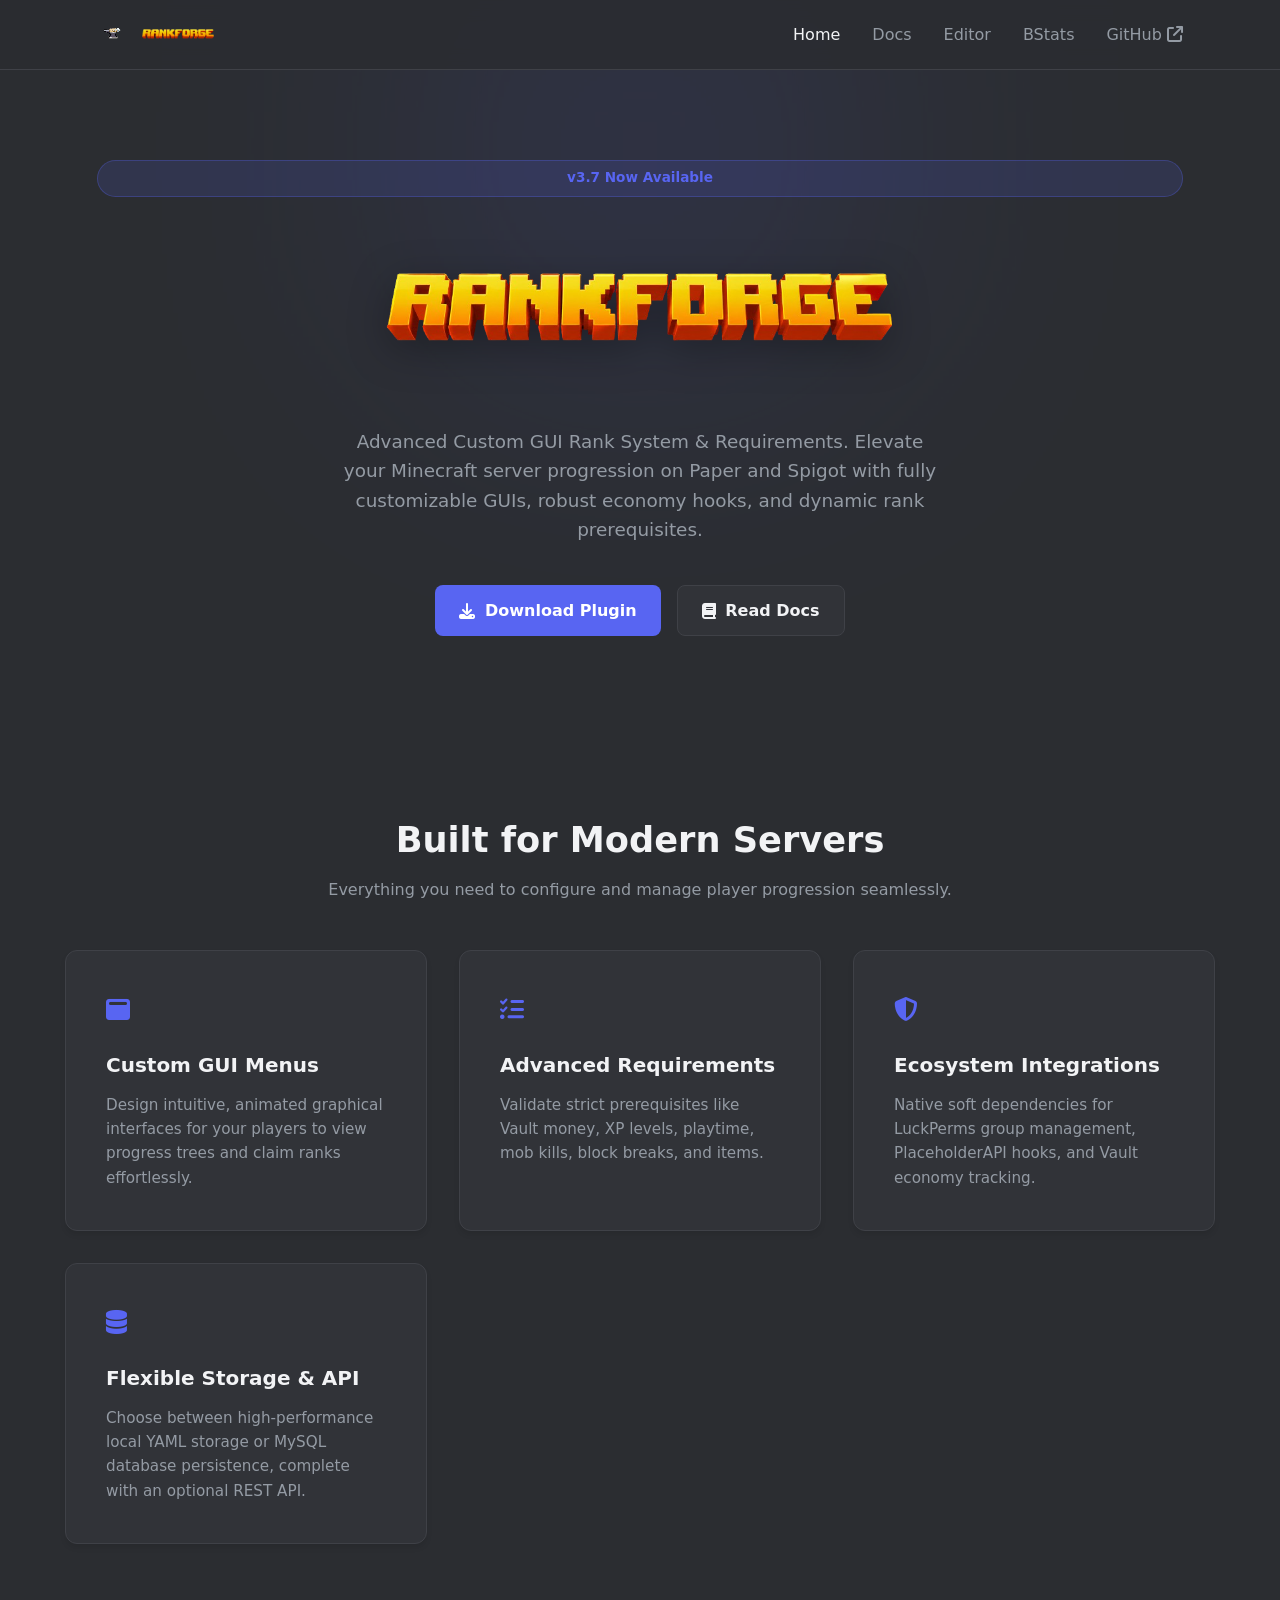
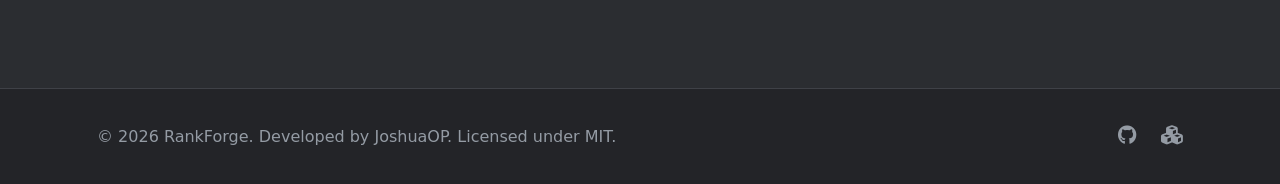
==== index.html @ 4c7c8522 "Updated" ====
<!DOCTYPE html>
<html lang="en">
<head>
    <meta charset="UTF-8">
    <meta name="viewport" content="width=device-width, initial-scale=1.0">
    <title>RankForge - Home</title>
    <meta name="description" content="A modular, production-ready Minecraft rank management plugin for Paper and Spigot with custom GUIs, Vault integration, and dynamic progression requirements.">
    
    <!-- Open Graph / Social Preview Meta Tags -->
    <meta property="og:title" content="RankForge - Advanced Minecraft Rank Management">
    <meta property="og:description" content="Elevate your Minecraft server progression with fully customizable GUIs, Vault/LuckPerms integration, and dynamic requirements.">
    <meta property="og:type" content="website">

    <link rel="stylesheet" href="css/style.css">
    <link rel="stylesheet" href="https://cdnjs.cloudflare.com/ajax/libs/font-awesome/6.4.0/css/all.min.css">
</head>
<body>

    <!-- Header / Navigation -->
    <header class="navbar">
        <div class="container nav-container">
            <a href="index.html" class="logo-brand">
                <img src="assets/img/icon.png" alt="RankForge Icon" class="nav-icon">
                <img src="assets/img/logo.png" alt="RankForge Logo" class="nav-logo-img">
            </a>
            <nav class="nav-links" id="navLinks">
                <a href="index.html" class="active">Home</a>
                <a href="docs/index.html">Docs</a>
                <a href="editor/index.html">Editor</a>
                <a href="bstats.html">BStats</a>
                <a href="https://github.com/JoshuaOP/RankForge" target="_blank">GitHub <i class="fa-solid fa-arrow-up-right-from-square"></i></a>
            </nav>
            <div class="hamburger" id="hamburger">
                <i class="fa-solid fa-bars"></i>
            </div>
        </div>
    </header>

    <!-- Hero Section -->
    <section class="hero">
        <div class="hero-glow"></div>
        <div class="container hero-content">
            <div class="badge">v3.7 Now Available</div>
            
            <!-- Custom Logo Graphic -->
            <div class="hero-logo-container">
                <img src="assets/img/logo.png" alt="RankForge Logo" class="hero-logo">
            </div>

            <p>Advanced Custom GUI Rank System & Requirements. Elevate your Minecraft server progression on Paper and Spigot with fully customizable GUIs, robust economy hooks, and dynamic rank prerequisites.</p>
            
            <div class="hero-btns">
                <a href="https://www.spigotmc.org/resources/%E2%9C%A6rankforge-%E2%9A%A1-advanced-custom-gui-rank-system-requirements.134929/" target="_blank" class="btn btn-primary">
                    <i class="fa-solid fa-download"></i> Download Plugin
                </a>
                <a href="docs/index.html" class="btn btn-secondary">
                    <i class="fa-solid fa-book"></i> Read Docs
                </a>
            </div>
        </div>
    </section>

    <!-- Features Section -->
    <section class="features container">
        <h2>Built for Modern Servers</h2>
        <p class="section-subtitle">Everything you need to configure and manage player progression seamlessly.</p>
        
        <div class="feature-grid">
            <div class="feature-card">
                <div class="icon-box"><i class="fa-solid fa-window-maximize"></i></div>
                <h3>Custom GUI Menus</h3>
                <p>Design intuitive, animated graphical interfaces for your players to view progress trees and claim ranks effortlessly.</p>
            </div>
            
            <div class="feature-card">
                <div class="icon-box"><i class="fa-solid fa-list-check"></i></div>
                <h3>Advanced Requirements</h3>
                <p>Validate strict prerequisites like Vault money, XP levels, playtime, mob kills, block breaks, and items.</p>
            </div>
            
            <div class="feature-card">
                <div class="icon-box"><i class="fa-solid fa-shield-halved"></i></div>
                <h3>Ecosystem Integrations</h3>
                <p>Native soft dependencies for LuckPerms group management, PlaceholderAPI hooks, and Vault economy tracking.</p>
            </div>

            <div class="feature-card">
                <div class="icon-box"><i class="fa-solid fa-database"></i></div>
                <h3>Flexible Storage & API</h3>
                <p>Choose between high-performance local YAML storage or MySQL database persistence, complete with an optional REST API.</p>
            </div>
        </div>
    </section>

    <!-- Footer -->
    <footer>
        <div class="container footer-content">
            <p>&copy; 2026 RankForge. Developed by JoshuaOP. Licensed under MIT.</p>
            <div class="social-links">
                <a href="https://github.com/JoshuaOP/RankForge" target="_blank" aria-label="GitHub Repository"><i class="fa-brands fa-github"></i></a>
                <a href="https://www.spigotmc.org/" target="_blank" aria-label="SpigotMC Resource"><i class="fa-solid fa-cubes"></i></a>
            </div>
        </div>
    </footer>

    <script src="js/main.js"></script>
</body>
</html>
---- css/style.css ----
:root {
    --bg-color: #2b2d31;        /* Neutral medium slate gray background */
    --card-bg: #313338;         /* Slightly lighter gray for cards */
    --accent-color: #5865f2;    /* Vibrant accent */
    --accent-hover: #4752c4;
    --text-main: #f2f3f5;       /* High-contrast readable text */
    --text-muted: #949ba4;      /* Muted gray text */
    --border-color: #3f4147;    /* Subtle matching border */
}

* {
    margin: 0;
    padding: 0;
    box-sizing: border-box;
    font-family: 'Segoe UI', system-ui, -apple-system, sans-serif;
}

body {
    background-color: var(--bg-color);
    color: var(--text-main);
    line-height: 1.6;
}

/* Container */
.container {
    max-width: 1150px;
    margin: 0 auto;
    padding: 0 2rem;
}

/* Navbar */
.navbar {
    position: fixed;
    top: 0;
    left: 0;
    width: 100%;
    background: rgba(43, 45, 49, 0.9);
    backdrop-filter: blur(10px);
    border-bottom: 1px solid var(--border-color);
    z-index: 1000;
    height: 70px;
    display: flex;
    align-items: center;
}

.nav-container {
    display: flex;
    justify-content: space-between;
    align-items: center;
    width: 100%;
}

/* Navbar Logo Branding */
.logo-brand {
    display: flex;
    align-items: center;
    gap: 0.6rem;
    text-decoration: none;
}

.nav-icon {
    width: 32px;
    height: 32px;
    object-fit: contain;
    image-rendering: pixelated;
}

.nav-logo-img {
    height: 26px;
    width: auto;
    object-fit: contain;
}

.nav-links {
    display: flex;
    gap: 2rem;
    align-items: center;
}

.nav-links a {
    color: var(--text-muted);
    text-decoration: none;
    font-weight: 500;
    transition: color 0.2s;
}

.nav-links a:hover, .nav-links a.active {
    color: var(--text-main);
}

.hamburger {
    display: none;
    cursor: pointer;
    font-size: 1.5rem;
    color: var(--text-main);
}

/* Hero Section */
.hero {
    position: relative;
    padding: 10rem 0 6rem;
    text-align: center;
    overflow: hidden;
}

.hero-glow {
    position: absolute;
    top: 20%;
    left: 50%;
    transform: translate(-50%, -50%);
    width: 400px;
    height: 400px;
    background: var(--accent-color);
    filter: blur(140px);
    opacity: 0.15;
    z-index: -1;
}

.badge {
    background: rgba(88, 101, 242, 0.15);
    color: var(--accent-color);
    padding: 0.4rem 1rem;
    border-radius: 50px;
    font-size: 0.85rem;
    font-weight: 600;
    border: 1px solid rgba(88, 101, 242, 0.3);
}

/* Custom Hero Graphic Banner */
.hero-logo-container {
    margin: 1.5rem auto 1rem;
}

.hero-logo {
    max-width: 100%;
    width: 550px;
    height: auto;
    object-fit: contain;
    filter: drop-shadow(0 10px 20px rgba(0, 0, 0, 0.3));
}

.hero p {
    color: var(--text-muted);
    font-size: 1.15rem;
    max-width: 600px;
    margin: 0 auto 2.5rem;
}

.hero-btns {
    display: flex;
    gap: 1rem;
    justify-content: center;
}

.btn {
    display: inline-flex;
    align-items: center;
    gap: 0.6rem;
    padding: 0.75rem 1.5rem;
    border-radius: 8px;
    font-weight: 600;
    text-decoration: none;
    transition: background 0.2s, transform 0.1s;
}

.btn-primary {
    background-color: var(--accent-color);
    color: white;
}

.btn-primary:hover {
    background-color: var(--accent-hover);
}

.btn-secondary {
    background-color: var(--card-bg);
    color: var(--text-main);
    border: 1px solid var(--border-color);
}

.btn-secondary:hover {
    background-color: #383a40;
}

/* Features Section */
.features {
    padding: 5rem 0;
    text-align: center;
}

.features h2 {
    font-size: 2.2rem;
    margin-bottom: 0.5rem;
}

.section-subtitle {
    color: var(--text-muted);
    margin-bottom: 3rem;
}

.feature-grid {
    display: grid;
    grid-template-columns: repeat(auto-fit, minmax(300px, 1fr));
    gap: 2rem;
    text-align: left;
}

.feature-card {
    background-color: var(--card-bg);
    border: 1px solid var(--border-color);
    padding: 2.5rem;
    border-radius: 12px;
    box-shadow: 0 4px 6px -1px rgba(0, 0, 0, 0.1);
    transition: transform 0.2s, border-color 0.2s;
}

.feature-card:hover {
    transform: translateY(-4px);
    border-color: var(--accent-color);
}

.icon-box {
    font-size: 1.5rem;
    color: var(--accent-color);
    margin-bottom: 1.2rem;
}

.feature-card h3 {
    margin-bottom: 0.75rem;
    font-size: 1.25rem;
}

.feature-card p {
    color: var(--text-muted);
    font-size: 0.95rem;
}

/* Footer */
footer {
    border-top: 1px solid var(--border-color);
    padding: 2rem 0;
    margin-top: 4rem;
    color: var(--text-muted);
    background-color: #232428;
}

.footer-content {
    display: flex;
    justify-content: space-between;
    align-items: center;
}

.social-links {
    display: flex;
    gap: 1.5rem;
    font-size: 1.2rem;
}

.social-links a {
    color: var(--text-muted);
    transition: color 0.2s;
}

.social-links a:hover {
    color: var(--text-main);
}

/* Responsive Design & Mobile Menu Fixes */
@media (max-width: 768px) {
    .nav-links {
        display: none;
        flex-direction: column;
        position: absolute;
        top: 70px;
        left: 0;
        width: 100%;
        background-color: var(--card-bg);
        padding: 1.5rem 2rem;
        border-bottom: 1px solid var(--border-color);
        box-shadow: 0 10px 25px rgba(0, 0, 0, 0.4);
        gap: 1.2rem;
    }

    .nav-links.active {
        display: flex;
    }

    .hamburger {
        display: block;
    }

    .hero {
        padding: 8rem 0 4rem;
    }

    .hero-logo {
        width: 100%;
        max-width: 320px;
    }

    .hero-btns {
        flex-direction: column;
        width: 100%;
        padding: 0 1rem;
    }

    .btn {
        width: 100%;
        justify-content: center;
    }

    .footer-content {
        flex-direction: column;
        gap: 1rem;
        text-align: center;
    }
}
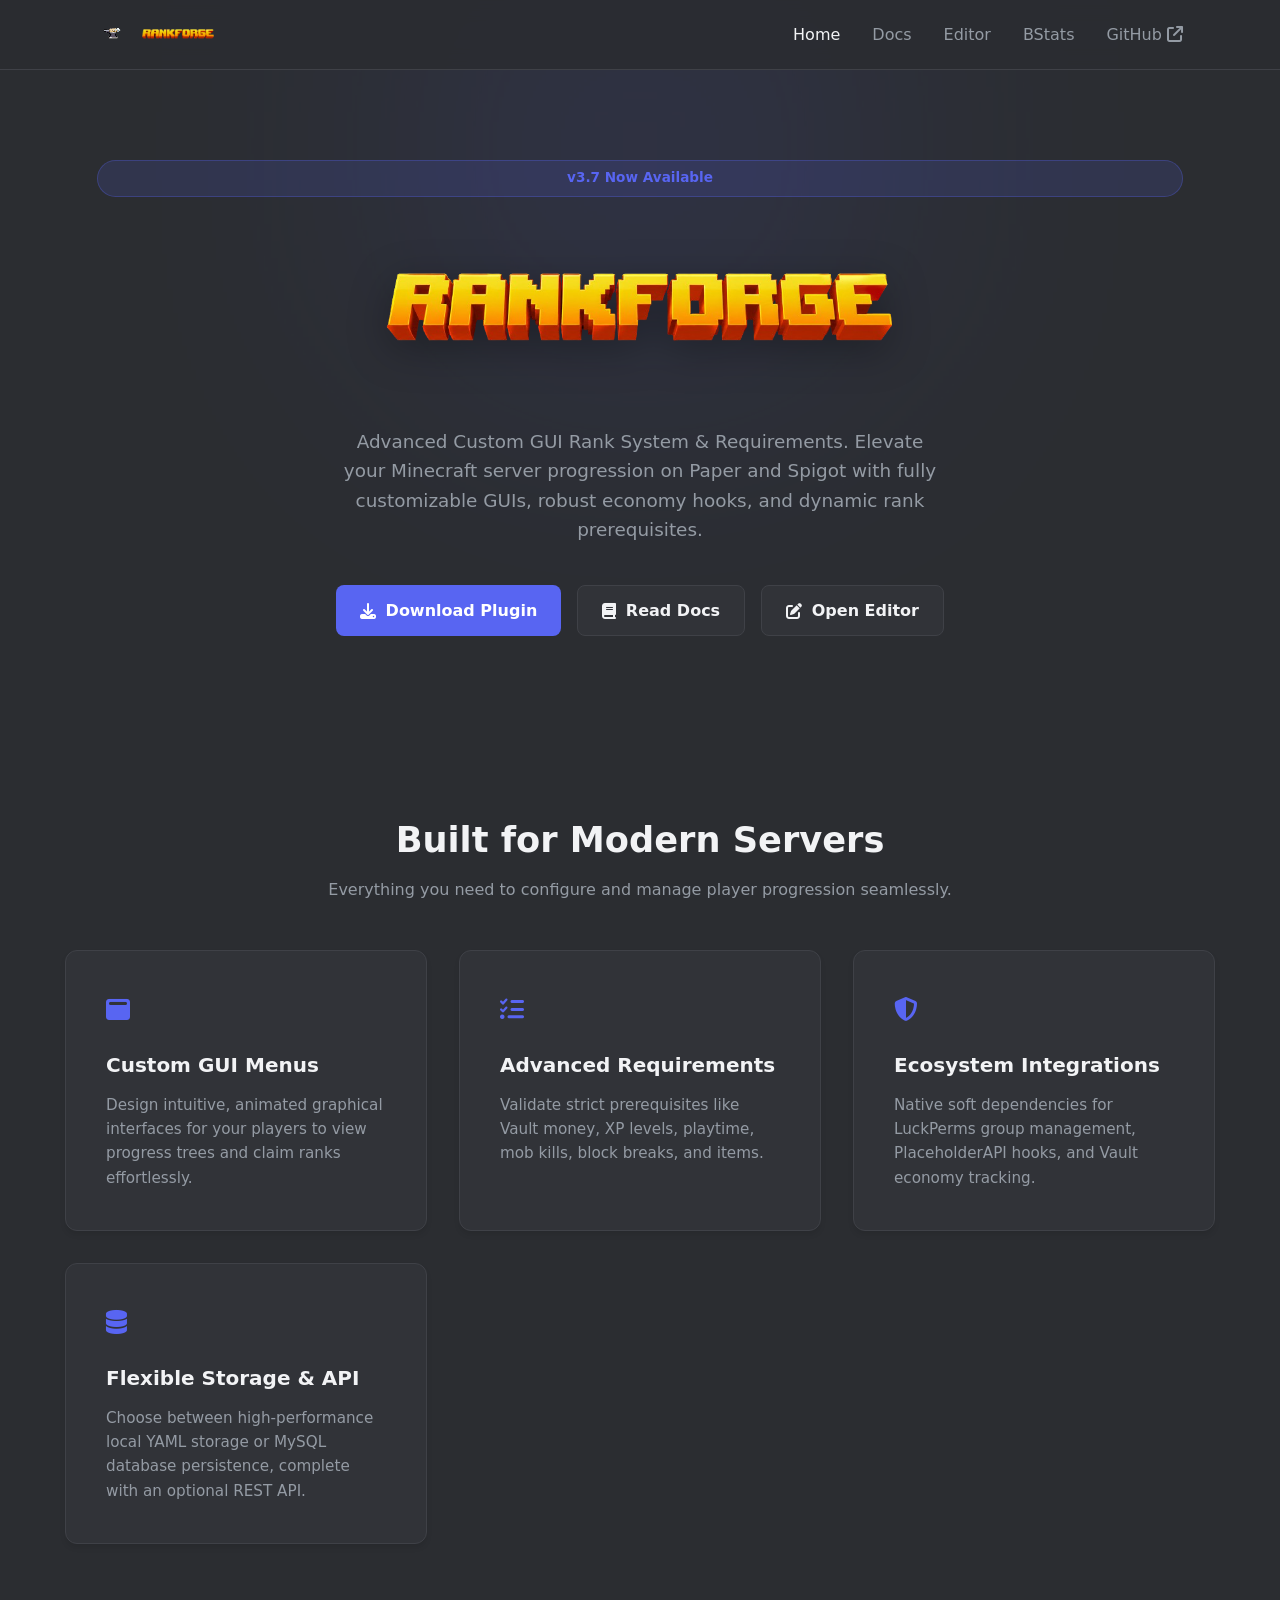
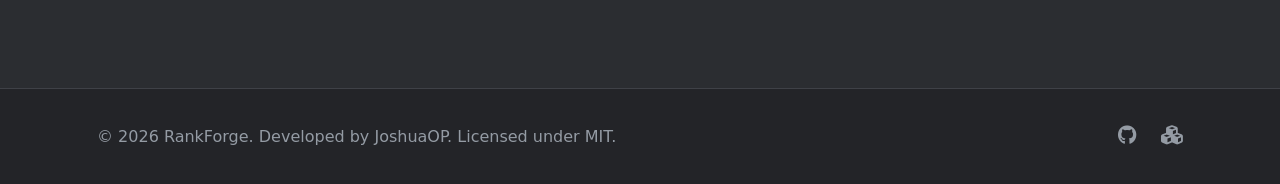
==== commit f75ac636: "Updated" ====
--- a/index.html
+++ b/index.html
@@ -27,7 +27,7 @@
                 <a href="index.html" class="active">Home</a>
                 <a href="docs/index.html">Docs</a>
                 <a href="editor/index.html">Editor</a>
-                <a href="bstats.html">BStats</a>
+                <a href="https://bstats.org/plugin/bukkit/RankForge/31704">BStats</a>
                 <a href="https://github.com/JoshuaOP/RankForge" target="_blank">GitHub <i class="fa-solid fa-arrow-up-right-from-square"></i></a>
             </nav>
             <div class="hamburger" id="hamburger">
@@ -55,6 +55,9 @@
                 </a>
                 <a href="docs/index.html" class="btn btn-secondary">
                     <i class="fa-solid fa-book"></i> Read Docs
+                </a>
+                <a href="editor/index.html" class="btn btn-secondary">
+                    <i class="fa-solid fa-pen-to-square"></i> Open Editor
                 </a>
             </div>
         </div>
--- a/css/style.css
+++ b/css/style.css
@@ -150,6 +150,7 @@
     display: flex;
     gap: 1rem;
     justify-content: center;
+    flex-wrap: wrap;
 }
 
 .btn {
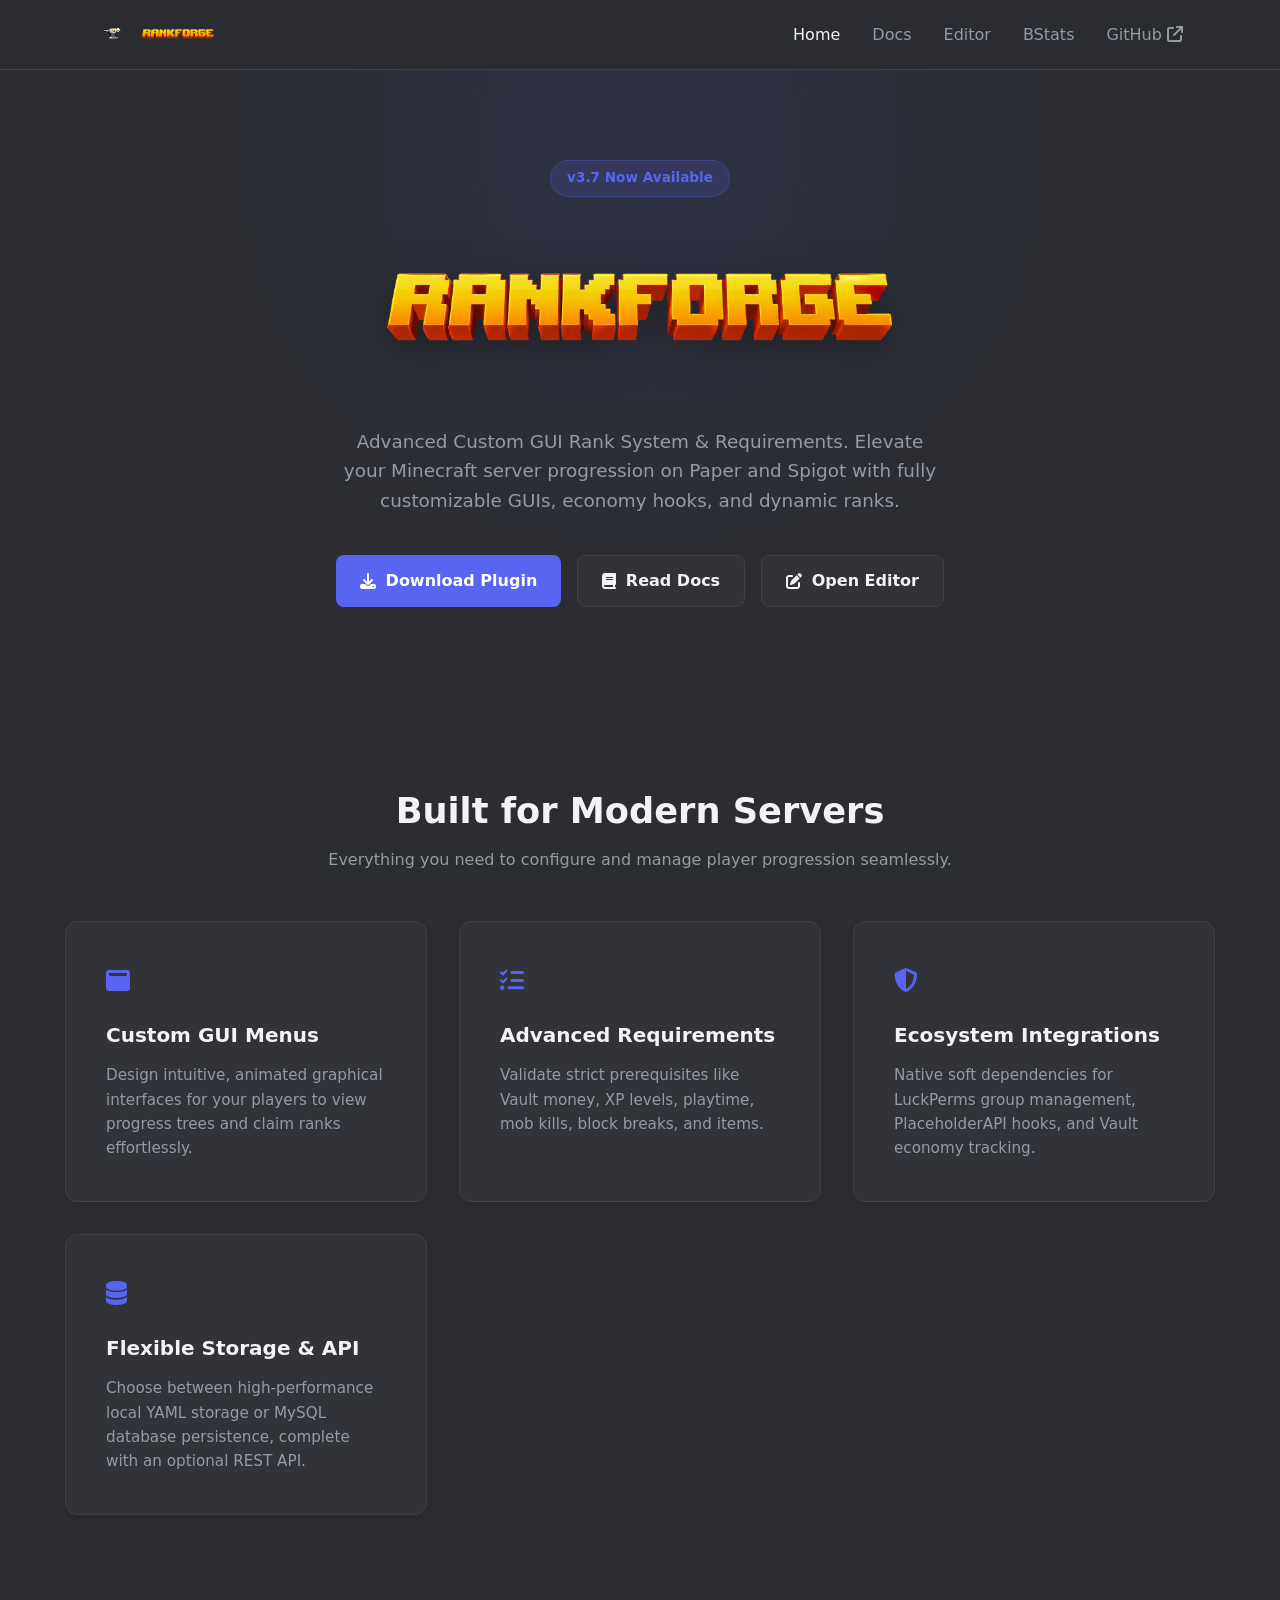
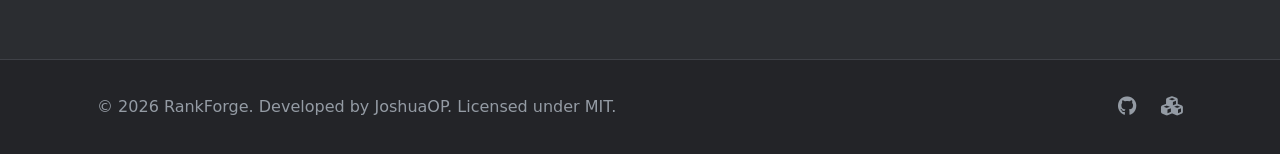
==== commit 831625da: "Updated" ====
--- a/index.html
+++ b/index.html
@@ -47,7 +47,7 @@
                 <img src="assets/img/logo.png" alt="RankForge Logo" class="hero-logo">
             </div>
 
-            <p>Advanced Custom GUI Rank System & Requirements. Elevate your Minecraft server progression on Paper and Spigot with fully customizable GUIs, robust economy hooks, and dynamic rank prerequisites.</p>
+            <p>Advanced Custom GUI Rank System & Requirements. Elevate your Minecraft server progression on Paper and Spigot with fully customizable GUIs, economy hooks, and dynamic ranks.</p>
             
             <div class="hero-btns">
                 <a href="https://www.spigotmc.org/resources/%E2%9C%A6rankforge-%E2%9A%A1-advanced-custom-gui-rank-system-requirements.134929/" target="_blank" class="btn btn-primary">
@@ -108,4 +108,4 @@
 
     <script src="js/main.js"></script>
 </body>
-</html>
+</html>
--- a/css/style.css
+++ b/css/style.css
@@ -95,7 +95,38 @@
     color: var(--text-main);
 }
 
-/* Hero Section */
+/* Hero Section & Animations */
+@keyframes fadeInUp {
+    from {
+        opacity: 0;
+        transform: translateY(25px);
+    }
+    to {
+        opacity: 1;
+        transform: translateY(0);
+    }
+}
+
+@keyframes floatLogo {
+    0%, 100% {
+        transform: translateY(0);
+    }
+    50% {
+        transform: translateY(-8px);
+    }
+}
+
+@keyframes pulseGlow {
+    0%, 100% {
+        opacity: 0.15;
+        transform: translate(-50%, -50%) scale(1);
+    }
+    50% {
+        opacity: 0.3;
+        transform: translate(-50%, -50%) scale(1.08);
+    }
+}
+
 .hero {
     position: relative;
     padding: 10rem 0 6rem;
@@ -114,6 +145,7 @@
     filter: blur(140px);
     opacity: 0.15;
     z-index: -1;
+    animation: pulseGlow 6s ease-in-out infinite;
 }
 
 .badge {
@@ -124,11 +156,16 @@
     font-size: 0.85rem;
     font-weight: 600;
     border: 1px solid rgba(88, 101, 242, 0.3);
+    animation: fadeInUp 0.8s cubic-bezier(0.16, 1, 0.3, 1) 0.1s forwards;
+    opacity: 0;
+    display: inline-block;
 }
 
 /* Custom Hero Graphic Banner */
 .hero-logo-container {
     margin: 1.5rem auto 1rem;
+    animation: fadeInUp 0.8s cubic-bezier(0.16, 1, 0.3, 1) 0.2s forwards, floatLogo 4s ease-in-out infinite 1s;
+    opacity: 0;
 }
 
 .hero-logo {
@@ -144,6 +181,8 @@
     font-size: 1.15rem;
     max-width: 600px;
     margin: 0 auto 2.5rem;
+    animation: fadeInUp 0.8s cubic-bezier(0.16, 1, 0.3, 1) 0.3s forwards;
+    opacity: 0;
 }
 
 .hero-btns {
@@ -151,6 +190,8 @@
     gap: 1rem;
     justify-content: center;
     flex-wrap: wrap;
+    animation: fadeInUp 0.8s cubic-bezier(0.16, 1, 0.3, 1) 0.4s forwards;
+    opacity: 0;
 }
 
 .btn {
@@ -161,7 +202,11 @@
     border-radius: 8px;
     font-weight: 600;
     text-decoration: none;
-    transition: background 0.2s, transform 0.1s;
+    transition: background 0.2s, transform 0.1s, box-shadow 0.2s;
+}
+
+.btn:active {
+    transform: scale(0.97);
 }
 
 .btn-primary {
@@ -171,6 +216,7 @@
 
 .btn-primary:hover {
     background-color: var(--accent-hover);
+    box-shadow: 0 4px 12px rgba(88, 101, 242, 0.35);
 }
 
 .btn-secondary {
@@ -181,6 +227,7 @@
 
 .btn-secondary:hover {
     background-color: #383a40;
+    border-color: var(--text-muted);
 }
 
 /* Features Section */
@@ -212,18 +259,24 @@
     padding: 2.5rem;
     border-radius: 12px;
     box-shadow: 0 4px 6px -1px rgba(0, 0, 0, 0.1);
-    transition: transform 0.2s, border-color 0.2s;
+    transition: transform 0.3s cubic-bezier(0.16, 1, 0.3, 1), border-color 0.3s, box-shadow 0.3s;
 }
 
 .feature-card:hover {
-    transform: translateY(-4px);
-    border-color: var(--accent-color);
+    transform: translateY(-6px);
+    border-color: rgba(88, 101, 242, 0.5);
+    box-shadow: 0 12px 30px -10px rgba(0, 0, 0, 0.4);
 }
 
 .icon-box {
     font-size: 1.5rem;
     color: var(--accent-color);
     margin-bottom: 1.2rem;
+    transition: transform 0.3s ease;
+}
+
+.feature-card:hover .icon-box {
+    transform: scale(1.1);
 }
 
 .feature-card h3 {
@@ -259,11 +312,13 @@
 
 .social-links a {
     color: var(--text-muted);
-    transition: color 0.2s;
+    transition: color 0.2s, transform 0.2s;
+    display: inline-block;
 }
 
 .social-links a:hover {
     color: var(--text-main);
+    transform: translateY(-2px);
 }
 
 /* Responsive Design & Mobile Menu Fixes */
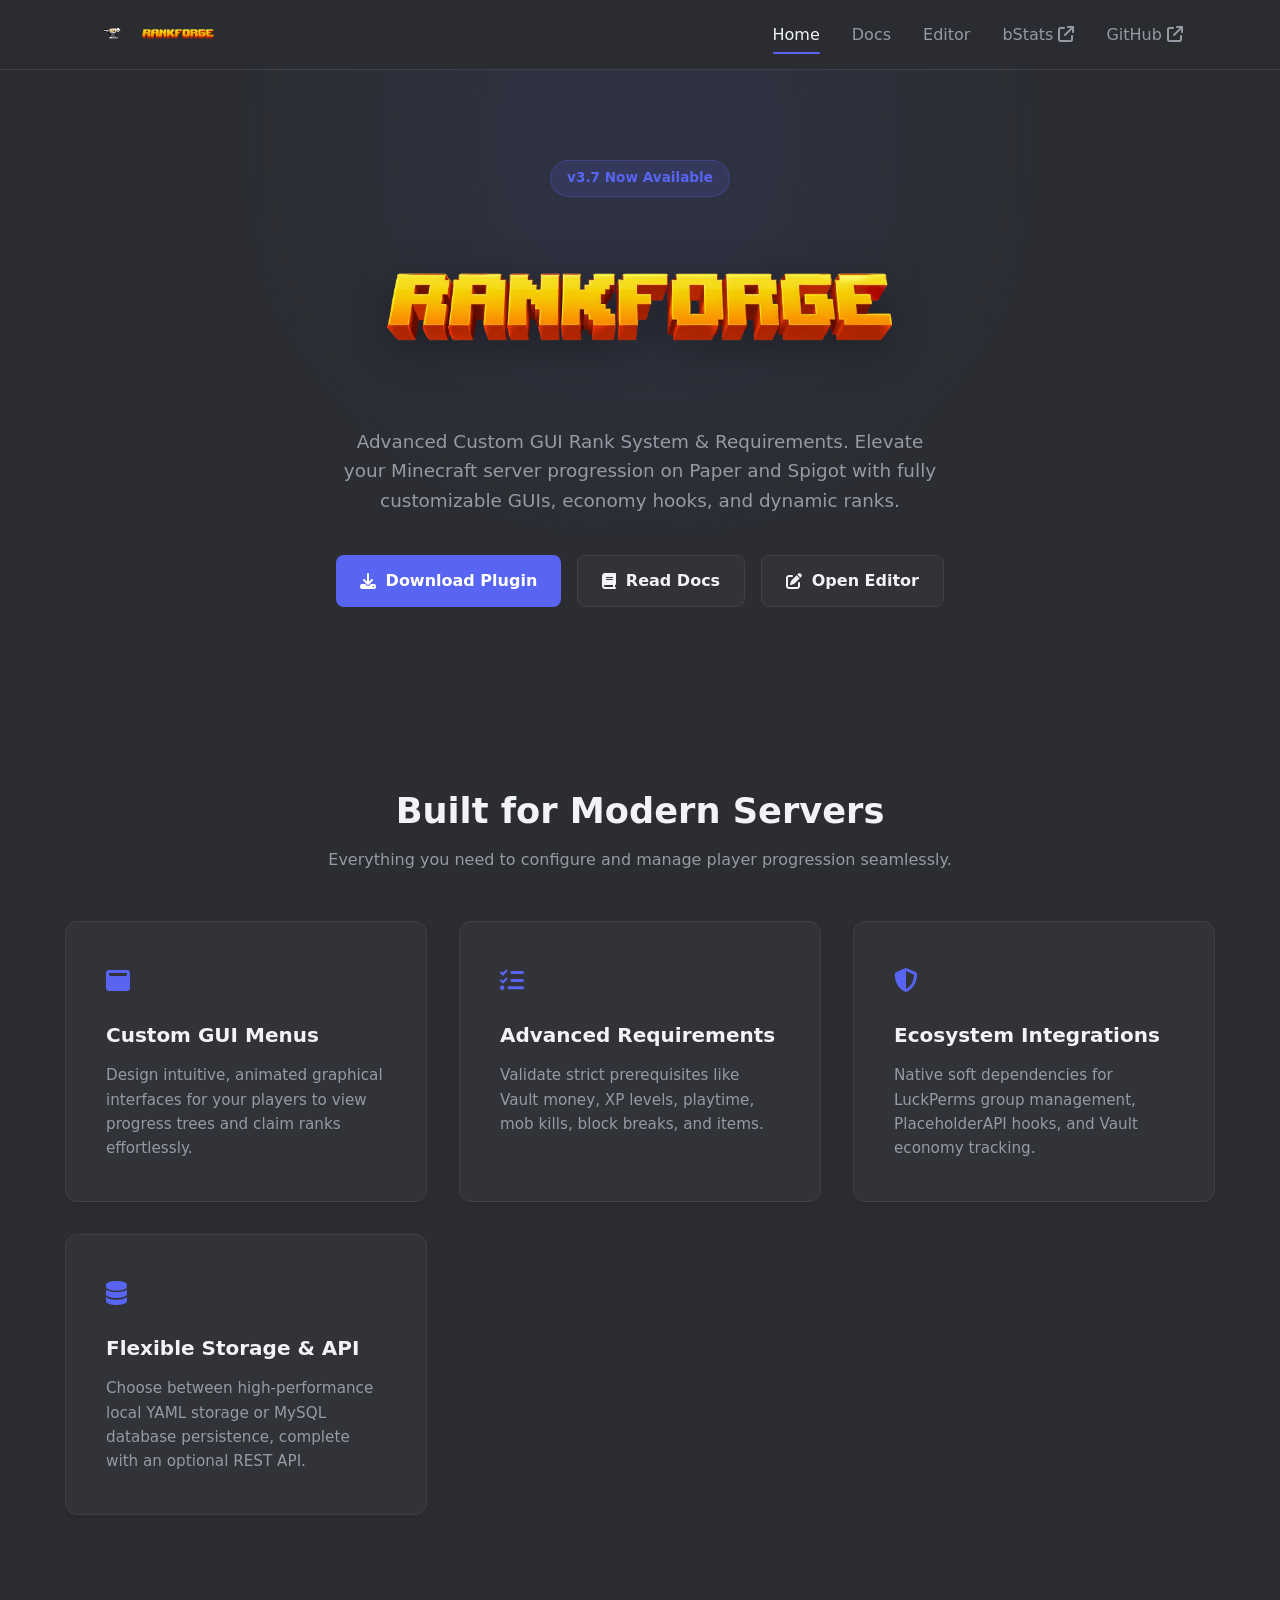
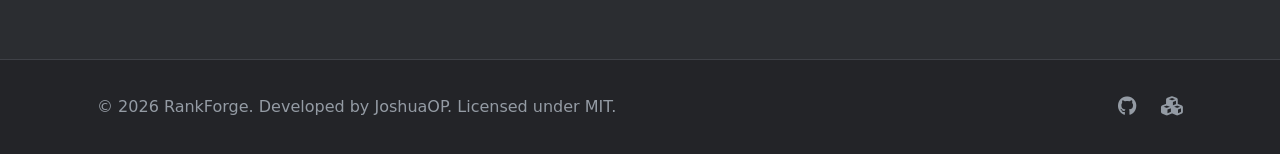
==== commit 4bb5a23d: "Updated" ====
--- a/index.html
+++ b/index.html
@@ -27,8 +27,8 @@
                 <a href="index.html" class="active">Home</a>
                 <a href="docs/index.html">Docs</a>
                 <a href="editor/index.html">Editor</a>
-                <a href="https://bstats.org/plugin/bukkit/RankForge/31704">BStats</a>
-                <a href="https://github.com/JoshuaOP/RankForge" target="_blank">GitHub <i class="fa-solid fa-arrow-up-right-from-square"></i></a>
+                <a href="https://bstats.org/plugin/bukkit/RankForge/31704" target="_blank" rel="noreferrer">bStats <i class="fa-solid fa-arrow-up-right-from-square"></i></a>
+                <a href="https://github.com/JoshuaOP/RankForge" target="_blank" rel="noreferrer">GitHub <i class="fa-solid fa-arrow-up-right-from-square"></i></a>
             </nav>
             <div class="hamburger" id="hamburger">
                 <i class="fa-solid fa-bars"></i>
@@ -108,4 +108,4 @@
 
     <script src="js/main.js"></script>
 </body>
-</html>+</html>
--- a/css/style.css
+++ b/css/style.css
@@ -41,6 +41,7 @@
     height: 70px;
     display: flex;
     align-items: center;
+    transition: background 0.3s ease, border-color 0.3s ease;
 }
 
 .nav-container {
@@ -78,14 +79,35 @@
 }
 
 .nav-links a {
+    position: relative;
     color: var(--text-muted);
     text-decoration: none;
     font-weight: 500;
-    transition: color 0.2s;
-}
-
-.nav-links a:hover, .nav-links a.active {
-    color: var(--text-main);
+    padding: 0.2rem 0;
+    transition: color 0.3s ease;
+}
+
+.nav-links a::after {
+    content: '';
+    position: absolute;
+    bottom: -4px;
+    left: 50%;
+    width: 0;
+    height: 2px;
+    background: var(--accent-color);
+    transition: width 0.3s ease, left 0.3s ease;
+    border-radius: 2px;
+}
+
+.nav-links a:hover, 
+.nav-links a.active {
+    color: var(--text-main);
+}
+
+.nav-links a:hover::after, 
+.nav-links a.active::after {
+    width: 100%;
+    left: 0;
 }
 
 .hamburger {
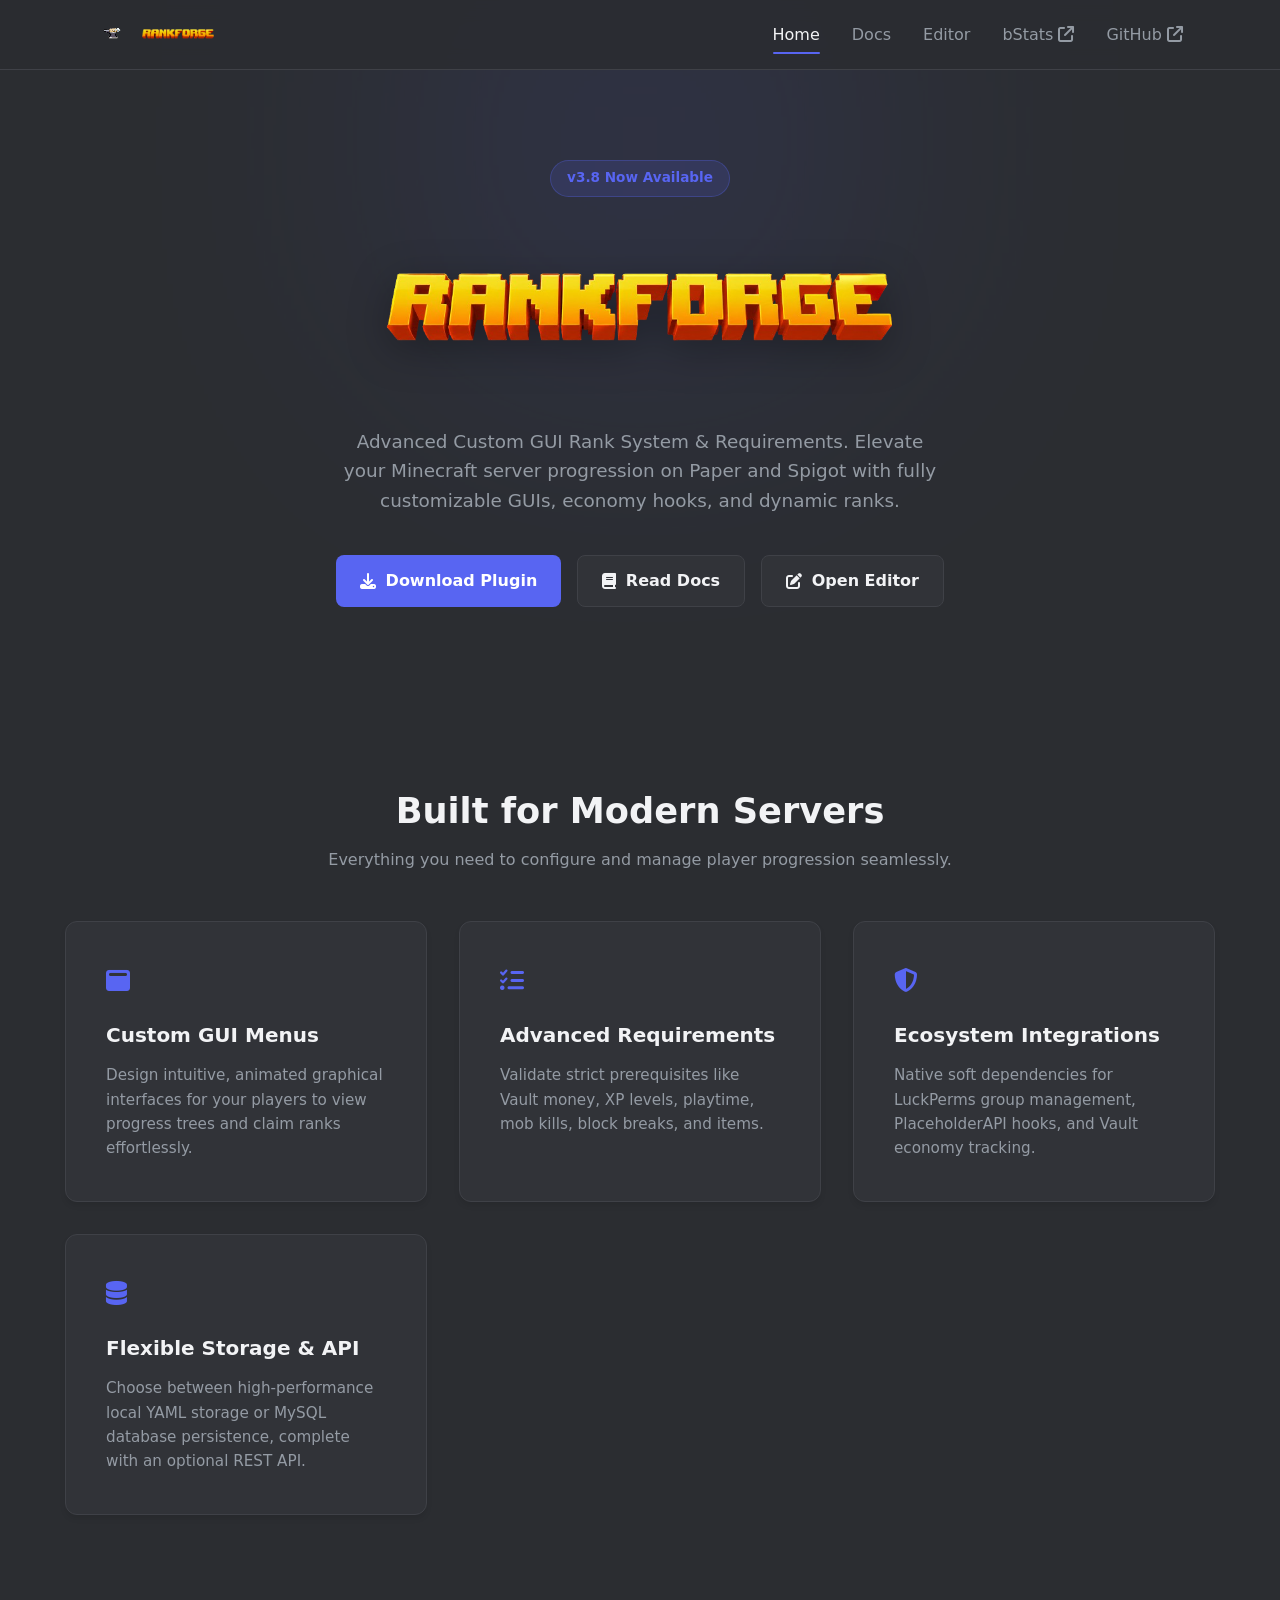
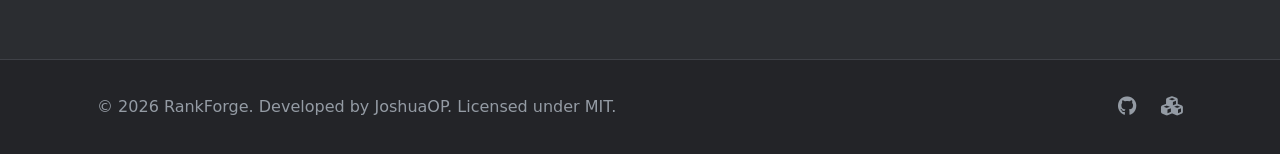
==== commit 0f5a3a75: "Updated" ====
--- a/index.html
+++ b/index.html
@@ -40,7 +40,7 @@
     <section class="hero">
         <div class="hero-glow"></div>
         <div class="container hero-content">
-            <div class="badge">v3.7 Now Available</div>
+            <div class="badge">v3.8 Now Available</div>
             
             <!-- Custom Logo Graphic -->
             <div class="hero-logo-container">
